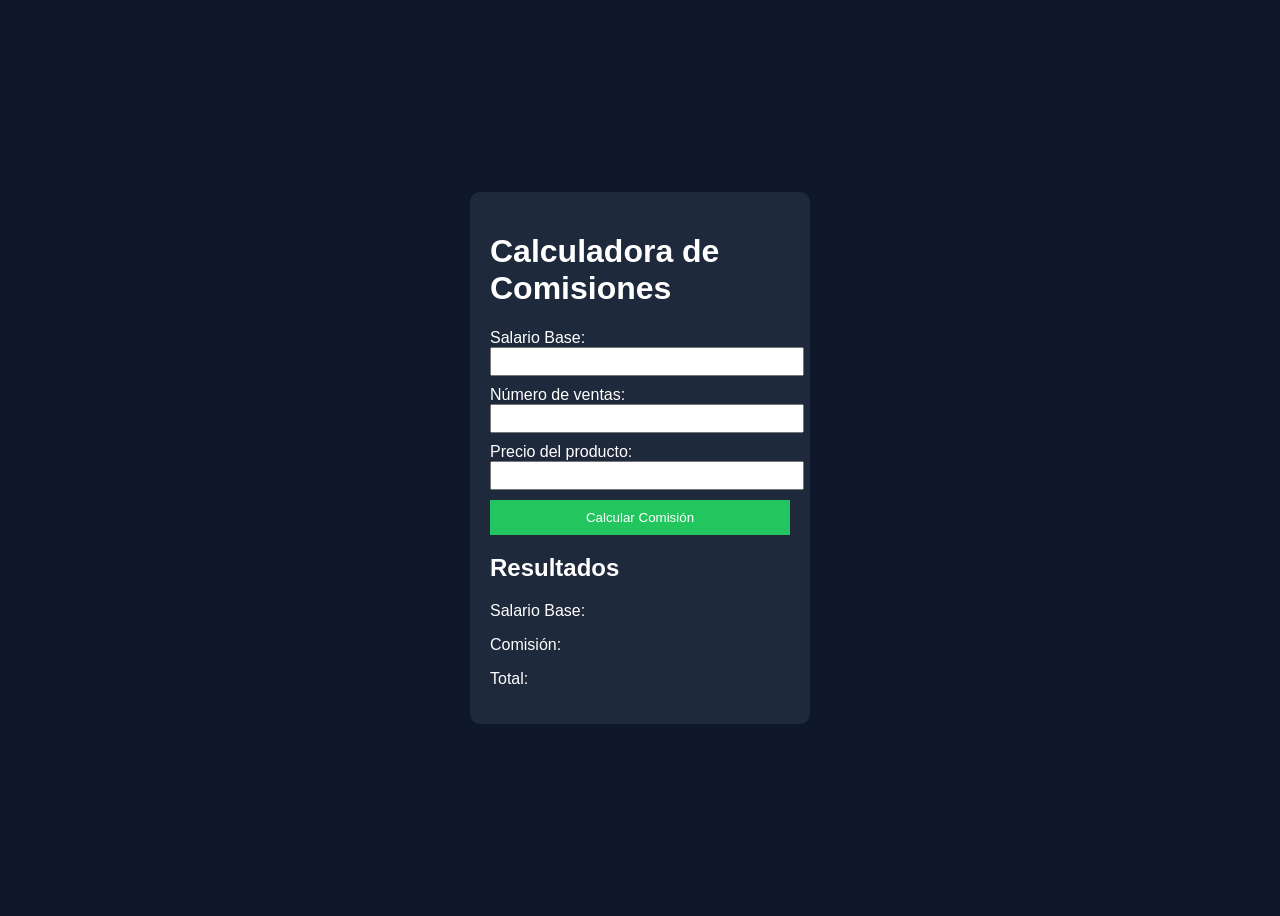
==== ventas.html @ 27ec9329 "primer commit" ====
<!DOCTYPE html>
<html lang="es">
<head>
    <meta charset="UTF-8">
    <title>Calculadora de Comisiones</title>
    <link rel="stylesheet" href="ventas.css">
    <script src="ventas.js"></script>
</head>
<body>

    <div class="contenedor">
        <h1>Calculadora de Comisiones</h1>

        <label>Salario Base:</label>
        <input type="text" id="txtSueldoBase">

        <label>Número de ventas:</label>
        <input type="text" id="txtVentas">

        <label>Precio del producto:</label>
        <input type="text" id="txtPrecio">

        <button>Calcular Comisión</button>

        <h2>Resultados</h2>
        <p>Salario Base: <span id="spSueldoBase"></span></p>
        <p>Comisión: <span id="spComision"></span></p>
        <p>Total: <span id="spTotal"></span></p>
    </div>

    
</body>
</html>
---- ventas.css ----
body {
    font-family: Arial;
    background-color: #0f172a;
    color: white;
    display: flex;
    justify-content: center;
    align-items: center;
    height: 100vh;
}

.contenedor {
    background-color: #1e293b;
    padding: 20px;
    border-radius: 10px;
    width: 300px;
}

input {
    width: 100%;
    margin-bottom: 10px;
    padding: 5px;
}

button {
    width: 100%;
    padding: 10px;
    background-color: #22c55e;
    border: none;
    color: white;
    cursor: pointer;
}

button:hover {
    background-color: #16a34a;
}
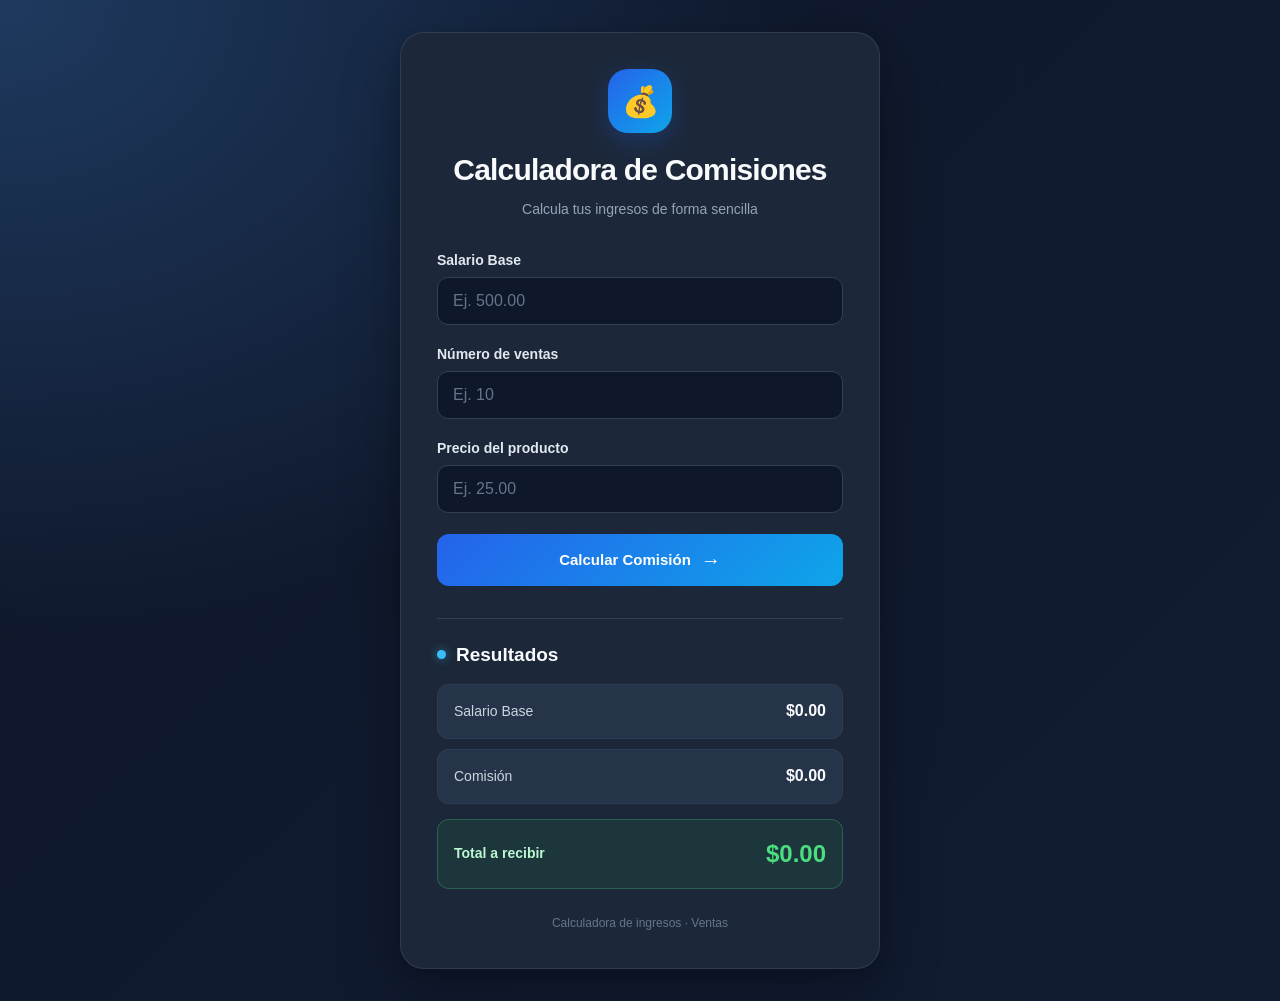
==== commit 6cfdfbd4: "Mejoras visuales con ayuda de la IA" ====
--- a/ventas.html
+++ b/ventas.html
@@ -1,33 +1,62 @@
+
 <!DOCTYPE html>
 <html lang="es">
 <head>
     <meta charset="UTF-8">
+    <meta name="viewport" content="width=device-width, initial-scale=1.0">
     <title>Calculadora de Comisiones</title>
     <link rel="stylesheet" href="ventas.css">
     <script src="ventas.js"></script>
+    <script src="utilitario.js"></script>
 </head>
 <body>
 
-    <div class="contenedor">
-        <h1>Calculadora de Comisiones</h1>
+    <main class="contenedor">
+        <header class="encabezado">
+            <div class="icono-calculadora">💰</div>
+            <h1>Calculadora de Comisiones</h1>
+            <p class="subtitulo">Calcula tus ingresos de forma sencilla</p>
+        </header>
 
-        <label>Salario Base:</label>
-        <input type="text" id="txtSueldoBase">
+        <section class="formulario">
+            <label for="txtSueldoBase">Salario Base</label>
+            <input type="text" id="txtSueldoBase" placeholder="Ej. 500.00" inputmode="decimal">
 
-        <label>Número de ventas:</label>
-        <input type="text" id="txtVentas">
+            <label for="txtVentas">Número de ventas</label>
+            <input type="text" id="txtVentas" placeholder="Ej. 10" inputmode="numeric">
 
-        <label>Precio del producto:</label>
-        <input type="text" id="txtPrecio">
+            <label for="txtPrecio">Precio del producto</label>
+            <input type="text" id="txtPrecio" placeholder="Ej. 25.00" inputmode="decimal">
 
-        <button>Calcular Comisión</button>
+            <button type="button" onclick="calcular()">
+                Calcular Comisión
+                <span class="flecha">→</span>
+            </button>
+        </section>
 
-        <h2>Resultados</h2>
-        <p>Salario Base: <span id="spSueldoBase"></span></p>
-        <p>Comisión: <span id="spComision"></span></p>
-        <p>Total: <span id="spTotal"></span></p>
-    </div>
+        <section class="resultados">
+            <h2><span class="punto"></span> Resultados</h2>
 
-    
+            <div class="resultado-item">
+                <p>Salario Base</p>
+                <span id="spSueldoBase" class="valor">$0.00</span>
+            </div>
+
+            <div class="resultado-item">
+                <p>Comisión</p>
+                <span id="spComision" class="valor">$0.00</span>
+            </div>
+
+            <div class="resultado-item resultado-total">
+                <p>Total a recibir</p>
+                <span id="spTotal" class="valor-total">$0.00</span>
+            </div>
+        </section>
+
+        <footer class="pie">
+            Calculadora de ingresos · Ventas
+        </footer>
+    </main>
+
 </body>
 </html>
--- a/ventas.css
+++ b/ventas.css
@@ -1,35 +1,362 @@
+
+/* Configuración general */
+* {
+    box-sizing: border-box;
+    margin: 0;
+    padding: 0;
+}
+
+html {
+    min-height: 100%;
+    -webkit-text-size-adjust: 100%;
+}
+
 body {
-    font-family: Arial;
-    background-color: #0f172a;
-    color: white;
+    font-family: "Segoe UI", Arial, sans-serif;
+    background:
+        radial-gradient(ellipse at top left, #1e3a5f 0%, transparent 45%),
+        linear-gradient(135deg, #0f172a, #111c32);
+
+    color: #f8fafc;
+    min-height: 100vh;
+    min-height: 100dvh;
+
     display: flex;
     justify-content: center;
     align-items: center;
-    height: 100vh;
-}
-
+
+    padding: 32px 20px;
+}
+
+/* Tarjeta principal */
 .contenedor {
-    background-color: #1e293b;
-    padding: 20px;
-    border-radius: 10px;
-    width: 300px;
+    background: rgba(30, 41, 59, 0.96);
+    width: 100%;
+    max-width: 480px;
+
+    padding: 36px;
+    border: 1px solid rgba(148, 163, 184, 0.16);
+    border-radius: 24px;
+
+    box-shadow:
+        0 24px 60px rgba(0, 0, 0, 0.3),
+        0 4px 12px rgba(0, 0, 0, 0.12);
+
+    overflow-wrap: anywhere;
+}
+
+/* Encabezado */
+.encabezado {
+    text-align: center;
+    margin-bottom: 32px;
+}
+
+.icono-calculadora {
+    width: 64px;
+    height: 64px;
+
+    display: flex;
+    justify-content: center;
+    align-items: center;
+
+    margin: 0 auto 18px;
+    border-radius: 20px;
+
+    background: linear-gradient(135deg, #2563eb, #0ea5e9);
+    font-size: 30px;
+
+    box-shadow: 0 8px 24px rgba(37, 99, 235, 0.25);
+}
+
+h1 {
+    font-size: clamp(23px, 4vw, 30px);
+    line-height: 1.25;
+    font-weight: 750;
+    letter-spacing: -0.8px;
+}
+
+.subtitulo {
+    margin-top: 10px;
+    color: #94a3b8;
+    font-size: 14px;
+    line-height: 1.5;
+}
+
+/* Formulario */
+.formulario {
+    display: flex;
+    flex-direction: column;
+}
+
+label {
+    color: #e2e8f0;
+    font-size: 14px;
+    font-weight: 600;
+    margin-bottom: 9px;
 }
 
 input {
     width: 100%;
+    min-width: 0;
+    min-height: 48px;
+
+    padding: 12px 15px;
+    margin-bottom: 21px;
+
+    border: 1px solid #334155;
+    border-radius: 11px;
+
+    background-color: #0f172a;
+    color: #f8fafc;
+
+    font-family: inherit;
+    font-size: 16px;
+
+    outline: none;
+    transition: border-color 0.2s, box-shadow 0.2s;
+}
+
+input::placeholder {
+    color: #64748b;
+}
+
+input:focus {
+    border-color: #38bdf8;
+    box-shadow: 0 0 0 3px rgba(56, 189, 248, 0.14);
+}
+
+/* Botón principal */
+button {
+    display: flex;
+    justify-content: center;
+    align-items: center;
+    gap: 10px;
+
+    width: 100%;
+    min-height: 52px;
+    padding: 14px 18px;
+
+    border: none;
+    border-radius: 12px;
+
+    background: linear-gradient(135deg, #2563eb, #0ea5e9);
+    color: white;
+
+    font-family: inherit;
+    font-size: 15px;
+    font-weight: 700;
+
+    cursor: pointer;
+    transition: transform 0.2s, box-shadow 0.2s, filter 0.2s;
+}
+
+.flecha {
+    font-size: 20px;
+    line-height: 1;
+}
+
+button:hover {
+    filter: brightness(1.1);
+    box-shadow: 0 8px 20px rgba(14, 165, 233, 0.2);
+    transform: translateY(-2px);
+}
+
+button:active {
+    transform: translateY(0);
+}
+
+button:focus-visible {
+    outline: 3px solid #7dd3fc;
+    outline-offset: 3px;
+}
+
+/* Resultados */
+.resultados {
+    margin-top: 32px;
+    padding-top: 25px;
+    border-top: 1px solid #334155;
+}
+
+h2 {
+    display: flex;
+    align-items: center;
+    gap: 10px;
+
+    margin-bottom: 18px;
+    font-size: 19px;
+    font-weight: 700;
+}
+
+.punto {
+    width: 9px;
+    height: 9px;
+    flex-shrink: 0;
+
+    background-color: #38bdf8;
+    border-radius: 50%;
+    box-shadow: 0 0 10px rgba(56, 189, 248, 0.5);
+}
+
+.resultado-item {
+    display: flex;
+    justify-content: space-between;
+    align-items: center;
+    gap: 16px;
+
+    padding: 16px;
     margin-bottom: 10px;
-    padding: 5px;
-}
-
-button {
-    width: 100%;
-    padding: 10px;
-    background-color: #22c55e;
-    border: none;
-    color: white;
-    cursor: pointer;
-}
-
-button:hover {
-    background-color: #16a34a;
+
+    background-color: #263449;
+    border: 1px solid rgba(148, 163, 184, 0.08);
+    border-radius: 12px;
+}
+
+.resultado-item p {
+    color: #cbd5e1;
+    font-size: 14px;
+    line-height: 1.5;
+}
+
+.valor {
+    color: #f8fafc;
+    font-size: 16px;
+    font-weight: 700;
+    text-align: right;
+    overflow-wrap: anywhere;
+}
+
+.resultado-total {
+    margin-top: 15px;
+    margin-bottom: 0;
+
+    padding: 20px 16px;
+    background: rgba(34, 197, 94, 0.09);
+    border: 1px solid rgba(74, 222, 128, 0.25);
+}
+
+.resultado-total p {
+    color: #bbf7d0;
+    font-weight: 700;
+}
+
+.valor-total {
+    color: #4ade80;
+    font-size: clamp(19px, 4vw, 24px);
+    font-weight: 800;
+    text-align: right;
+    overflow-wrap: anywhere;
+}
+
+/* Pie de página */
+.pie {
+    margin-top: 25px;
+    color: #64748b;
+    font-size: 12px;
+    text-align: center;
+    line-height: 1.5;
+}
+
+/* Tablets */
+@media (max-width: 768px) {
+    body {
+        padding: 28px 20px;
+        align-items: center;
+    }
+
+    .contenedor {
+        max-width: 460px;
+        padding: 32px;
+    }
+}
+
+/* Celulares */
+@media (max-width: 480px) {
+    body {
+        padding: 18px 12px;
+        align-items: flex-start;
+    }
+
+    .contenedor {
+        padding: 24px 19px;
+        border-radius: 19px;
+    }
+
+    .encabezado {
+        margin-bottom: 27px;
+    }
+
+    .icono-calculadora {
+        width: 56px;
+        height: 56px;
+        margin-bottom: 15px;
+        border-radius: 17px;
+        font-size: 26px;
+    }
+
+    h1 {
+        font-size: 24px;
+        letter-spacing: -0.5px;
+    }
+
+    .subtitulo {
+        font-size: 13px;
+    }
+
+    input {
+        margin-bottom: 18px;
+    }
+
+    .resultados {
+        margin-top: 27px;
+        padding-top: 22px;
+    }
+
+    .resultado-item {
+        padding: 14px 12px;
+        gap: 10px;
+    }
+
+    .resultado-item p {
+        font-size: 13px;
+    }
+
+    .valor {
+        font-size: 15px;
+    }
+
+    .valor-total {
+        font-size: 19px;
+    }
+}
+
+/* Celulares muy pequeños */
+@media (max-width: 350px) {
+    .contenedor {
+        padding: 20px 14px;
+    }
+
+    h1 {
+        font-size: 21px;
+    }
+
+    .resultado-item {
+        align-items: flex-start;
+        flex-direction: column;
+        gap: 5px;
+    }
+
+    .valor,
+    .valor-total {
+        text-align: left;
+    }
+}
+
+/* Accesibilidad: reducir animaciones si el usuario lo prefiere */
+@media (prefers-reduced-motion: reduce) {
+    *,
+    *::before,
+    *::after {
+        scroll-behavior: auto !important;
+        transition: none !important;
+    }
 }
